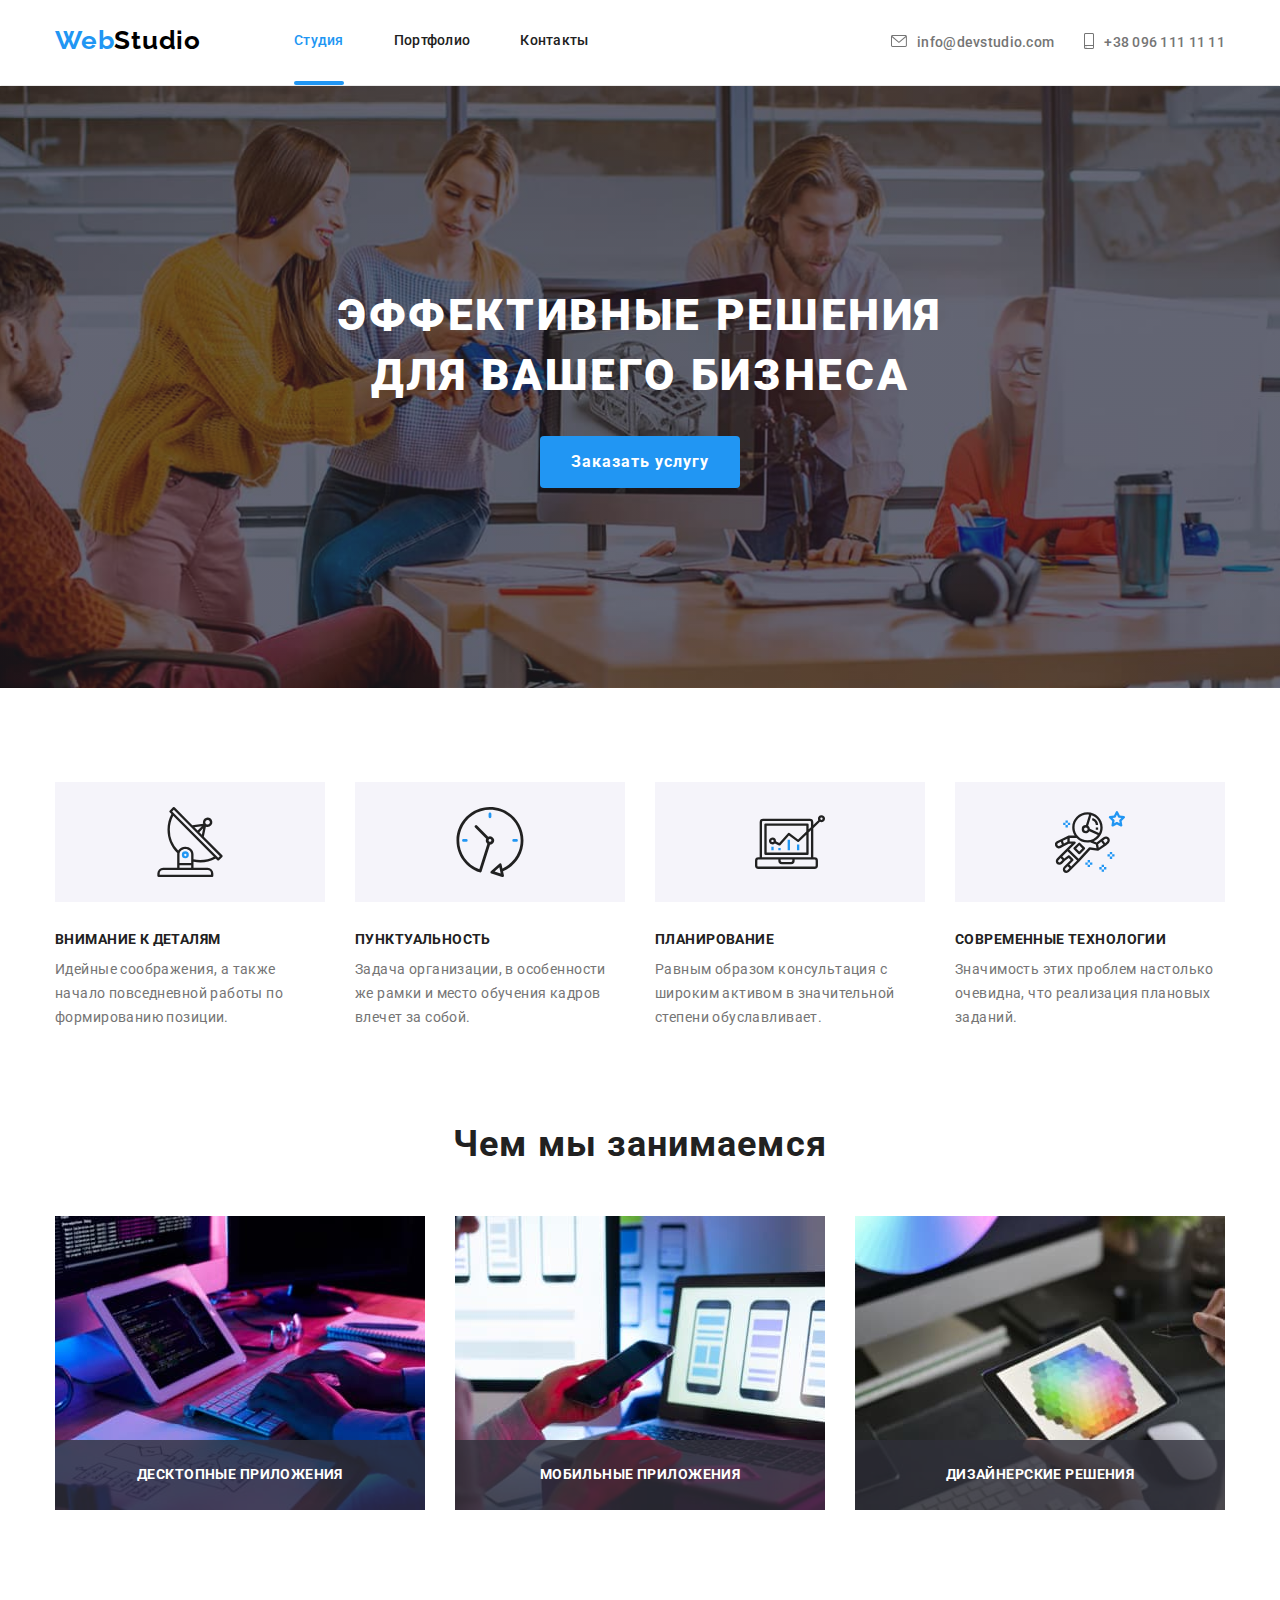
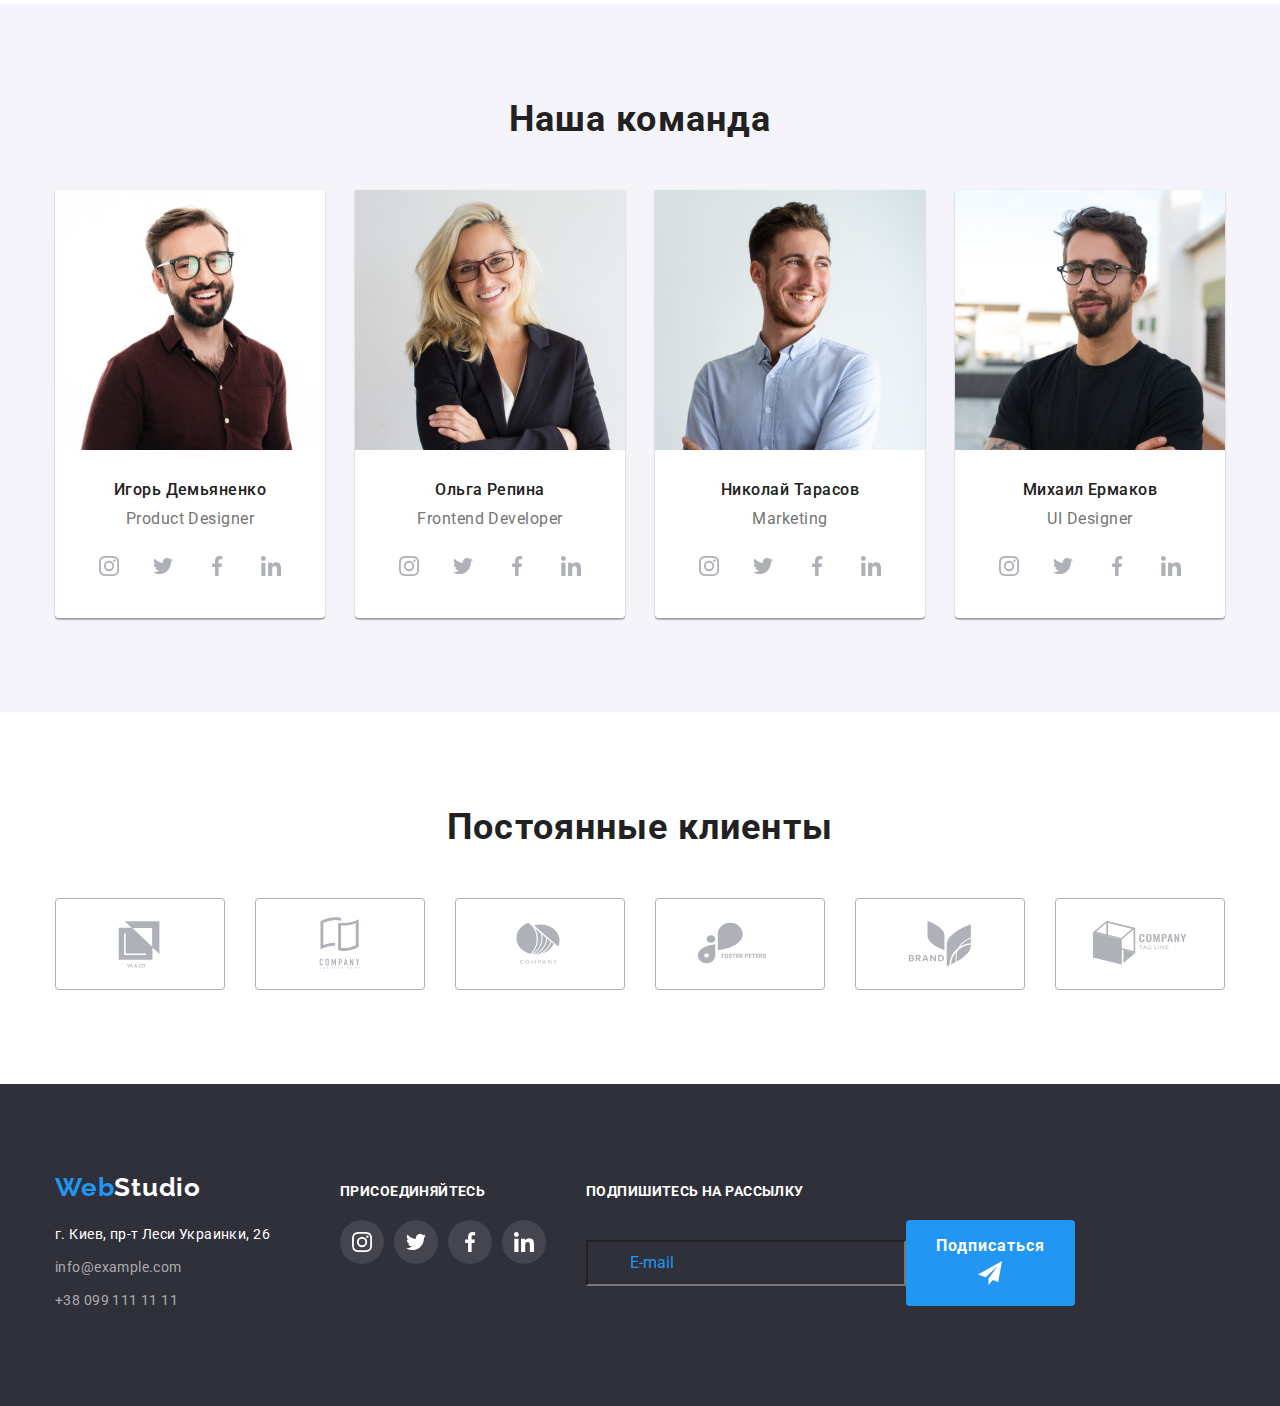
==== index.html @ 996b71c8 "Removes footer and modal window" ====
<!DOCTYPE html>
<html lang="ru">
<head>
    <meta charset="UTF-8">
    <meta http-equiv="X-UA-Compatible" content="IE=edge">
    <meta name="viewport" content="width=device-width, initial-scale=1.0">
    <link rel="preconnect" href="https://fonts.googleapis.com">
    <link rel="preconnect" href="https://fonts.gstatic.com" crossorigin>
    <link href="https://fonts.googleapis.com/css2?family=Raleway:wght@700&family=Roboto:wght@400;500;700;900&display=swap" rel="stylesheet">
    <title>Web Studio</title>
    <link rel="stylesheet" href="https://cdnjs.cloudflare.com/ajax/libs/modern-normalize/1.1.0/modern-normalize.min.css">
    <link rel="stylesheet" href="./css/reset.css">
    <link rel="stylesheet" href="./css/styles.css">
</head>
<body>
    <header class="page-header">
        <div class="container main-nav">
        <a href="" lang="en" class="logo-header link">Web<span class="logo-up link">Studio</span>
        </a>
        <nav>
            <ul class="site-nav list">
                <li class="item">                    
                    <a href="./index.html" class="link current">Студия</a>
                </li>
                <li class="item"><a href="./portfolio.html" class="link">Портфолио</a></li>
                <li class="item"><a href="" class="link">Контакты</a></li>
            </ul>            
        </nav>
        <ul class="contact list">
            <li class="item">                
                <a href="mailto:info@devstudio.com" class="contact-link link">
                    <div class="icon" >
                        <svg width="16" height="12">
                            <use href="./images/symbol-contacts-defs.svg#envelope"></use>
                        </svg>
                    </div>                    
                    info@devstudio.com                    
                </a>
            </li>
            <li class="item"> 
                <a href="tel:+380961111111" class="contact-link link">
                    <div class="icon">
                        <svg width="10" height="16">
                            <use href="./images/symbol-contacts-defs.svg#smartphone"></use>
                        </svg>
                    </div>                    
                    +38 096 111 11 11                    
                </a>
            </li>
        </ul>
        </div>
    </header>
    <main>        
        <section class="hero overlay">
            <div class="container">
            <h1 class="hero-title">Эффективные решения для вашего бизнеса</h1>
            <button type="button" class="hero-btn" data-modal-open>Заказать услугу</button>
            </div>
        </section>        
        <section class="section feature">
            <div class="container">
            <h2 class="feature-pre-title visually-hidden">Особенности</h2>
            <ul class="features-list">
                <li class="feature-list list">
                    <div class="thumb">
                        <svg width="70" height="70">
                            <use href="./images/symbol-features-defs.svg#antenna"></use>
                        </svg>
                    </div>
                    <h3 class="feature-title">Внимание к деталям</h3>
                    <p class="feature-text">Идейные соображения, а также начало повседневной работы по формированию позиции.</p>
                </li>
                <li class="list">
                    <div class="thumb">
                        <svg class="thumb-icon" width="70" height="70">
                            <use href="./images/symbol-features-defs.svg#clock"></use>
                        </svg>
                    </div>
                    <h3 class="feature-title">Пунктуальность</h3>
                    <p class="feature-text">Задача организации, в особенности же рамки и место обучения кадров влечет за собой.</p>
                </li>
                <li class="list">
                    <div class="thumb">
                        <svg class="thumb-icon" width="70" height="70">
                            <use href="./images/symbol-features-defs.svg#diagram"></use>
                        </svg>
                    </div>
                    <h3 class="feature-title">Планирование</h3>
                    <p class="feature-text">Равным образом консультация с широким активом в значительной степени обуславливает.</p>
                </li>
                <li class="list">
                    <div class="thumb">
                        <svg class="thumb-icon" width="70" height="70">
                            <use href="./images/symbol-features-defs.svg#astronaut"></use>
                        </svg>
                    </div>
                    <h3 class="feature-title">Современные технологии</h3>
                    <p class="feature-text">Значимость этих проблем настолько очевидна, что реализация плановых заданий.</p>
                </li>
            </ul>
            </div>
        </section>
        <section class="section work">
            <div class="container">
            <h2 class="work-title">Чем мы занимаемся</h2>
            <ul class="work-list">
                <li class="work-item list">
                    <img class="work-img" src="./images/box1.jpg" alt="Разработка програмного обеспечения" width="370">
                    <p class="work-subtitle">Десктопные приложения</p>
                </li>
                <li class="work-item list">
                    <img class="work-img" src="./images/box2.jpg" alt="Тестирование мобильного приложения" width="370">
                    <p class="work-subtitle">Мобильные приложения</p>
                </li>
                <li class="work-item list">
                    <img class="work-img" src="./images/box3.jpg" alt="Работа с палитрой цветов" width="370">
                    <p class="work-subtitle">Дизайнерские решения</p>
                </li>
            </ul>
            </div>
        </section>
        <section class="section teams">
            <div class="container">
            <h2 class="teams-title">Наша команда</h2>
            <ul class="teams-list">
                <li class="teams-object list">
                    <img class="teams-img" src="./images/img.jpg" alt="Игорь Демьяненко" width="270">
                    <div class="teams-subject">
                    <h3 class="teams-name">Игорь Демьяненко</h3>
                    <p class="teams-expert" lang="en">Product Designer</p>
                    <ul class="teams-soc-list list">
                        <li class="teams-soc-item">
                            <a class="teams-soc-link" href="">
                                <svg width="20" height="20" class="teams-soc-icon">
                                    <use href="./images/symbol-soc-link-defs.svg#instagram">
                                    </use>
                                </svg>
                            </a>
                        </li>
                        <li class="teams-soc-item">
                            <a class="teams-soc-link" href="">
                                <svg width="20" height="20" class="teams-soc-icon">
                                    <use href="./images/symbol-soc-link-defs.svg#twitter">
                                    </use>
                                </svg>
                            </a>
                        </li>
                        <li class="teams-soc-item">
                            <a class="teams-soc-link" href="">
                                <svg width="20" height="20" class="teams-soc-icon">
                                    <use href="./images/symbol-soc-link-defs.svg#facebook">
                                    </use>
                                </svg>
                            </a>
                        </li>
                        <li class="teams-soc-item">
                            <a class="teams-soc-link" href="">
                                <svg width="20" height="20" class="teams-soc-icon">
                                    <use href="./images/symbol-soc-link-defs.svg#linkedin">
                                    </use>
                                </svg>
                            </a>
                        </li>
                    </ul>
                    </div>
                </li>
                <li class="teams-object list">
                    <img class="teams-img" src="./images/img(1).jpg" alt="Ольга Репина" width="270">
                    <div class="teams-subject">
                    <h3 class="teams-name">Ольга Репина</h3>
                    <p class="teams-expert" lang="en">Frontend Developer</p>
                    <ul class="teams-soc-list list">
                        <li class="teams-soc-item">
                            <a class="teams-soc-link" href="">
                                <svg width="20" height="20" class="teams-soc-icon">
                                    <use href="./images/symbol-soc-link-defs.svg#instagram">
                                    </use>
                                </svg>
                            </a>
                        </li>
                        <li class="teams-soc-item">
                            <a class="teams-soc-link" href="">
                                <svg width="20" height="20" class="teams-soc-icon">
                                    <use href="./images/symbol-soc-link-defs.svg#twitter">
                                    </use>
                                </svg>
                            </a>
                        </li>
                        <li class="teams-soc-item">
                            <a class="teams-soc-link" href="">
                                <svg width="20" height="20" class="teams-soc-icon">
                                    <use href="./images/symbol-soc-link-defs.svg#facebook">
                                    </use>
                                </svg>
                            </a>
                        </li>
                        <li class="teams-soc-item">
                            <a class="teams-soc-link" href="">
                                <svg width="20" height="20" class="teams-soc-icon">
                                    <use href="./images/symbol-soc-link-defs.svg#linkedin">
                                    </use>
                                </svg>
                            </a>
                        </li>
                    </ul>
                    </div>
                </li>
                <li class="teams-object list">
                    <img class="teams-img" src="./images/img(2).jpg" alt="Николай Тарасов" width="270">
                    <div class="teams-subject">
                    <h3 class="teams-name">Николай Тарасов</h3>
                    <p class="teams-expert" lang="en">Marketing</p>
                    <ul class="teams-soc-list list">
                        <li class="teams-soc-item">
                            <a class="teams-soc-link" href="">
                                <svg width="20" height="20" class="teams-soc-icon">
                                    <use href="./images/symbol-soc-link-defs.svg#instagram">
                                    </use>
                                </svg>
                            </a>
                        </li>
                        <li class="teams-soc-item">
                            <a class="teams-soc-link" href="">
                                <svg width="20" height="20" class="teams-soc-icon">
                                    <use href="./images/symbol-soc-link-defs.svg#twitter">
                                    </use>
                                </svg>
                            </a>
                        </li>
                        <li class="teams-soc-item">
                            <a class="teams-soc-link" href="">
                                <svg width="20" height="20" class="teams-soc-icon">
                                    <use href="./images/symbol-soc-link-defs.svg#facebook">
                                    </use>
                                </svg>
                            </a>
                        </li>
                        <li class="teams-soc-item">
                            <a class="teams-soc-link" href="">
                                <svg width="20" height="20" class="teams-soc-icon">
                                    <use href="./images/symbol-soc-link-defs.svg#linkedin">
                                    </use>
                                </svg>
                            </a>
                        </li>
                    </ul>
                    </div>
                </li>
                <li class="teams-object list">
                    <img class="teams-img" src="./images/img(3).jpg" alt="Михаил Ермаков" width="270">
                    <div class="teams-subject">
                    <h3 class="teams-name">Михаил Ермаков</h3>
                    <p class="teams-expert" lang="en">UI Designer</p>
                    <ul class="teams-soc-list list">
                        <li class="teams-soc-item">
                            <a class="teams-soc-link" href="">
                                <svg width="20" height="20" class="teams-soc-icon">
                                    <use href="./images/symbol-soc-link-defs.svg#instagram">
                                    </use>
                                </svg>
                            </a>
                        </li>
                        <li class="teams-soc-item">
                            <a class="teams-soc-link" href="">
                                <svg width="20" height="20" class="teams-soc-icon">
                                    <use href="./images/symbol-soc-link-defs.svg#twitter">
                                    </use>
                                </svg>
                            </a>
                        </li>
                        <li class="teams-soc-item">
                            <a class="teams-soc-link" href="">
                                <svg width="20" height="20" class="teams-soc-icon">
                                    <use href="./images/symbol-soc-link-defs.svg#facebook">
                                    </use>
                                </svg>
                            </a>
                        </li>
                        <li class="teams-soc-item">
                            <a class="teams-soc-link" href="">
                                <svg width="20" height="20" class="teams-soc-icon">
                                    <use href="./images/symbol-soc-link-defs.svg#linkedin">
                                    </use>
                                </svg>
                            </a>
                        </li>
                    </ul>
                    </div>
                </li>
            </ul>
            </div>
        </section>
        <section class="section clients">
            <div class="container">
                <h2 class="clients-title">Постоянные клиенты</h2>
                <ul class="clients-list list">
                    <li class="clients-item">
                        <a class="clients-link" href="">
                            <svg width="106" height="60" class="clients-icon">
                                <use href="./images/symbol-logo-defs.svg#Logo1">
                                </use>
                            </svg>
                        </a>
                    </li>
                    <li class="clients-item">
                        <a class="clients-link" href="">
                            <svg width="106" height="60" class="clients-icon">
                                <use href="./images/symbol-logo-defs.svg#Logo2">
                                </use>
                            </svg>
                        </a>
                    </li>
                    <li class="clients-item">
                        <a class="clients-link" href="">
                            <svg width="106" height="60" class="clients-icon">
                                <use href="./images/symbol-logo-defs.svg#Logo3">
                                </use>
                            </svg>
                        </a>
                    </li>
                    <li class="clients-item">
                        <a class="clients-link" href="">
                            <svg width="106" height="60" class="clients-icon">
                                <use href="./images/symbol-logo-defs.svg#Logo4">
                                </use>
                            </svg>
                        </a>
                    </li>
                    <li class="clients-item">
                        <a class="clients-link" href="">
                            <svg width="106" height="60" class="clients-icon">
                                <use href="./images/symbol-logo-defs.svg#Logo5">
                                </use>
                            </svg>
                        </a>
                    </li>
                    <li class="clients-item">
                        <a class="clients-link" href="">
                            <svg width="106" height="60" class="clients-icon">
                                <use href="./images/symbol-logo-defs.svg#Logo6">
                                </use>
                            </svg>
                        </a>
                    </li>
                </ul>
            </div>
        </section>
    </main>
    <footer class="footer">
        <div class="container footer-info">
            <div class="footer-site">
            <a href="" lang="en" class="logo-footer link">Web<span class="logo-down link">Studio</span>
            </a>
            <address class="address">
                <a href="" class="footer-address link">г. Киев, пр-т Леси Украинки, 26</a>
                <ul class="footer-list list">
                    <li class="address-link"><a href="mailto:info@example.com" class="footer-link link">info@example.com</a></li>
                    <li class="address-link"><a href="tel:+380991111111" class="footer-link link">+38 099 111 11 11</a></li>
                </ul>
            </address>
            </div>
            <div class="footer-soc-info">
                <strong class="footer-title">присоединяйтесь</strong>
                <ul class="footer-soc-list list">
                    <li class="footer-soc-item">
                        <a class="footer-soc-link" href="">
                            <svg width="20" height="20" class="footer-soc-icon">
                                <use href="./images/symbol-soc-link-defs.svg#instagram">
                                </use>
                            </svg>
                        </a>
                    </li>
                    <li class="footer-soc-item">
                        <a class="footer-soc-link" href="">
                            <svg width="20" height="20" class="footer-soc-icon">
                                <use href="./images/symbol-soc-link-defs.svg#twitter">
                                </use>
                            </svg>
                        </a>
                    </li>
                    <li class="footer-soc-item">
                        <a class="footer-soc-link" href="">
                            <svg width="20" height="20" class="footer-soc-icon">
                                <use href="./images/symbol-soc-link-defs.svg#facebook">
                                </use>
                            </svg>
                        </a>
                    </li>
                    <li class="footer-soc-item">
                        <a class="footer-soc-link" href="">
                            <svg width="20" height="20" class="footer-soc-icon">
                                <use href="./images/symbol-soc-link-defs.svg#linkedin">
                                </use>
                            </svg>
                        </a>
                    </li>
                </ul>
            </div>
            <div class="form">
                <form class="footer-form">
                    <p class="footer-title">Подпишитесь на рассылку</p>
                    <div class="footer-strong">
                        <!-- <label for="email" class="form-label"></label> -->
                        <input class="form-input" type="email" name="email" id="email" placeholder="E-mail" />
                        <div class="form-btn">
                            <button type="submit" class="footer-btn">Подписаться
                            <svg class="footer-icon" width="24" height="24">
                                <use href="./images/symbol-contacts-defs.svg#send"></use>
                            </svg>
                        </button>
                    </div>
                    
                    </div>
                </form>
            </div>
        </div>
    </footer>
    <div class="backdrop is-hidden" data-modal>
        <div class="modal">
            <button class="modal-close" type="button">
                <svg class="close-icon" data-modal-close width="18" height="18">
                    <use href="./images/symbol-mod-defs.svg#close-black"></use>
                </svg>
            </button>
            <form class="form">
                <p class="form-title">Оставьте свои данные, мы вам перезвоним</p>
                <div class="form-group">
                    <label for="name" class="form-label">Имя</label>
                    <input class="form-input" type="text" name="name" id="name" placeholder=" " />
                    <svg class="form-icon" width="18" height="18">
                        <use href="./images/symbol-mod-defs.svg#person-black"></use>
                    </svg>
                </div>

                <div class="form-group">
                    <label for="tel" class="form-label">Телефон</label>
                    <input class="form-input" type="tel" name="tel" id="tel" />
                    <svg class="form-icon" width="18" height="18">
                        <use href="./images/symbol-mod-defs.svg#phone-black"></use>
                    </svg>
                </div>
                
                <div class="form-group">
                    <label for="email" class="form-label">Почта</label>
                    <input class="form-input" type="email" name="email" id="email" />
                    <svg class="form-icon" width="18" height="18">
                        <use href="./images/symbol-mod-defs.svg#email-black"></use>
                    </svg>
                </div>

                <div class="form-group" role="group">
                    <label for="comment">Комментарий</label>
                    <textarea class="comment" name="comment" id="comment" rows="10" placeholder="Введите текст"></textarea>
                </div>

                <div class="form-checkbox">
                    <label class="checkbox-label" for="polisy">
                        <input class="checkbox" type="checkbox" name="polisy" id="polisy" />
                        <svg class="checkbox-icon" widht="16" height="15"><use href="./images/symbol-mod-defs.svg#icon-check2"></use></svg>
                        Соглашаюсь с рассылкой и принимаю
                        <a class="checkbox-link" href="">Условия договора</a>
                    </label>
                </div>
                <div class="form-btn">
                    <button type="submit" class="modal-btn">Отправить</button>
                </div>
                
                
            </form>
        </div>
    </div>
    <script src="./js/modal.js"></script>
</body>
</html>
---- css/styles.css ----
/*основний колір тексту #212121 */
/*вторинний колір тексту #757575 */
/*акцентт #2196F3 */
/*основний колір фону #ffffff */
/*колір фону героя та футера #2f303a */
/*шрифт лого Raleway*/
/*основний шрифт тексту Roboto*/

:root {
    --primary-text-color: #212121;
    --title-text-color: #757575;
    --more-text-color: #ffffff;
    --accent-color: #2196F3;
    --subgect-color: #AFB1B8;
    --main-font: Roboto, sans-serif;
    --primary-bgc:#ffffff;
    --gallery-section-gap: 30px;
    --card-shadow: 0px 1px 3px rgba(0, 0, 0, 0.12),
        0px 1px 1px rgba(0, 0, 0, 0.14),
        0px 2px 1px rgba(0, 0, 0, 0.2);
    --transition: 250ms cubic-bezier(0.4, 0, 0.2, 1);
}

body {
    font-family: var(--main-font);
    background-color: var(--primary-bgc);    
}

img {
    display: block;
    max-width: 100%;
    height: auto;
}

textarea {
    resize: none;
}

/*-------Дублюючі класи---------*/

.list {
    list-style: none;
}

.link {
    transition: color var(--transition);

    text-decoration: none;
}

.visually-hidden {
    position: absolute;
    white-space: nowrap;
    width: 1px;
    height: 1px;
    overflow: hidden;
    border: 0;
    padding: 0;
    clip: rect(0 0 0 0);
    clip-path: inset(50%);
    margin: -1px;
}

.container {
    width: 1200px;    
    padding-left: 15px;
    padding-right: 15px;
    margin-left: auto;
    margin-right: auto;
}


/*--------------Об'єднані класи-----*/

.main-nav .link:hover,
.site-nav .link:hover,
.site-nav .link:focus,
.footer .link:hover,
.footer .link:focus,
.contact .link:hover,
.contact .link:focus,
.gallery .link:hover,
.gallery .link:focus {
    color: var(--accent-color);
}

.section {
    padding-top: 94px;
    padding-bottom: 94px;
}

.work-title,
.teams-title,
.clients-title {
    font-weight: 700;
    font-size: 36px;
    line-height: 1.17;
    text-align: center;
    letter-spacing: 0.03em;
    color: var(--primary-text-color);
}

.feature-title,
.footer-title {
    font-weight: 700;
    font-size: 14px;
    line-height: 1.14;
    letter-spacing: 0.03em;

    text-transform: uppercase;
}

.teams-name,
.teams-expert {
    font-size: 16px;
    line-height: 1.19;
    text-align: center;
    letter-spacing: 0.03em;
}

.features-list .list:not(:last-child),
.work-list .list:not(:last-child),
.teams-list .list:not(:last-child),
.contact .item:not(:last-child) {
    margin-right: 30px;
}

.modal-btn,
.footer-btn {
    border-radius: 4px;
    border: 1px solid transparent;

    font-weight: 700;
    font-size: 16px;
    line-height: 1.88;
    align-items: center;
    letter-spacing: 0.06em;
    color: var(--more-text-color);
    background: var(--accent-color);

    cursor: pointer;

    transition: background-color var(--transition), color var(--transition), box-shadow var(--transition);
}

.modal-btn:hover,
.modal-btn:focus,
.footer-btn:hover,
.footer-btn:focus {
    background: #188CE8;
    color: var(--more-text-color);
    box-shadow: 0px 4px 4px rgba(0, 0, 0, 0.15);
}

/*--------------Навігація по сайту--------------*/

.main-nav,
.site-nav {
    display: flex;
}

.logo-header {
    display: block;
    min-width: 145px;
    /* height: 100%; */
    padding-top: 24px;
    padding-bottom: 25px;
    margin-right: 93px;

    color: var(--accent-color);
    font-family: Raleway, sans-serif;        
    font-weight: 700;
    font-size: 26px;
    line-height: 1.19;
    letter-spacing: 0.03em;
}

.logo-up {
    margin-bottom: 0;
    color: #000000;
}


.site-nav .link {
    display: block;
    height: 100%;
    padding-top: 32px;
    padding-bottom: 32px;

    color: var(--primary-text-color);
    font-size: 14px;
    font-weight: 500;
    line-height: 1.14;
    letter-spacing: 0.02em;    
}

.site-nav .item:not(:last-child) {
    margin-right: 50px;
}

.site-nav .link.current {
    color: var(--accent-color);
}

.site-nav .item {
    position: relative;
}

.current::after {
    content: '';
    position: absolute;
    bottom: -4px;

    display: block;
    width: 100%;    
    height: 4px;

    background-color: var(--accent-color);

    border-radius: 2px;
}

.page-header {
    border: 1px solid transparent;
    border-bottom-color: #ECECEC;   
}

/*------------------Контакти-----------------------*/

.contact {
    display: flex;
    margin-left: auto;
}

.contact .link {
    display: flex;
    align-items: center;
    height: 100%;
    padding-top: 32px;
    padding-bottom: 32px;
    
    
    color: var(--title-text-color);
    font-size: 14px;
    font-weight: 500;
    line-height: 1.14;
    letter-spacing: 0.02em;
}

.item {
    display: flex;
    align-items: center;
    justify-content: center;
    
    fill: currentColor;
}

.item:hover {
    fill: var(--accent-color);
}
.icon {
    padding-right: 10px;
}


/*-------------------Герой-------------------------*/

.hero {
    padding-top: 200px;
    padding-bottom: 200px;
    background: #2F303A;

    text-align: center;
}

.overlay {
    max-width: 1600px;
    margin-left: auto;
    margin-right: auto;
    background-image: linear-gradient(
        to right,
        rgba(47, 48, 58, 0.4),
        rgba(47, 48, 58, 0.4)
        ),
        url("../images/hero.jpg");
    background-position: center;
    background-size: cover;
}

.hero-title {
    margin: auto;
    max-width: 696px;
    margin-bottom: 30px;
    
    
    color: var(--more-text-color);
    font-weight: 900;
    font-size: 44px;
    line-height: 1.36;
    letter-spacing: 0.06em;

    text-align: center;
    text-transform: uppercase;
}

.hero-btn {
    padding: 10px 30px;
    border-radius: 4px;
    border: 1px solid transparent;

    font-weight: 700;
    font-size: 16px;
    line-height: 1.88;
    align-items: center;
    letter-spacing: 0.06em;
    color: var(--more-text-color);
    background: var(--accent-color);

    cursor: pointer;

    transition: background-color var(--transition), color var(--transition), box-shadow var(--transition);
}

.hero-btn:hover,
.hero-btn:focus {
    background: #188CE8;
    color: var(--more-text-color);
    box-shadow: 0px 4px 4px rgba(0, 0, 0, 0.15);
}



/*----------------Секція Особливості---------------*/

.features-list {
    display: flex;    
}

.features-list .list {
    width: 270px;
}

.thumb {
    display: flex;
    justify-content: center;
    align-items: center;
    height: 120px;
    margin-bottom: 30px;   

    background-color: #F5F4FA;
}

.feature-title {
    margin-bottom: 10px;

    color: var(--primary-text-color);
}

.feature-text {
    color: var(--title-text-color);
    font-size: 14px;
    line-height: 1.71;

    letter-spacing: 0.03em;
}

/*--------------Секція Чим ми займаємось----------*/

.work-title {
    margin-bottom: 50px;
}

.work-list {
    display: flex;
    align-items: center;    
}

.section.work {
    padding-top: 0;
}

.work-item {
    position: relative;
}

.work-subtitle {
    position: absolute;
    bottom: 0;

    display: flex;
    align-items: center;
    justify-content: center;
    
    width: 100%;
    height: 70px;
    
    font-weight: 700;
    font-size: 14px;
    line-height: 1.71;
    text-align: center;
    letter-spacing: 0.03em;
    text-transform: uppercase;
    
    background: rgba(47, 48, 58, 0.8);
    color: #FFFFFF;
}

/*--------------Секція Наша команда---------------*/

.section.teams {
    background: #f5f4fa;
}

.teams-title {
    margin-bottom: 50px;
}

.teams-object {
    background-color: var(--primary-bgc);

    box-shadow: var(--card-shadow);
    border-radius: 0px 0px 4px 4px;
    overflow: hidden;
}

.teams-subject {
    padding-top: 30px;
    padding-bottom: 30px;
}

.teams-name {
    margin-bottom: 10px;

    color: var(--primary-text-color);
    font-weight: 500;    
}

.teams-expert {
    margin-bottom: 16px;

    color: var(--title-text-color);
}

.teams-list {
    display: flex;
}

.teams-soc-list {
    display: flex;
    justify-content: center;
}

.teams-soc-item {
    width: 44px;
    height: 44px;
    
}
.teams-soc-item:not(:last-child) {
    margin-right: 10px;
}

.teams-soc-link {
    display: flex;
    align-items: center;
    justify-content: center;
    width: 100%;
    height: 100%;

    color: var(--subgect-color);

    transition: background-color var(--transition), color var(--transition);
    border-radius: 50%;
}

.teams-soc-icon {
    fill: currentColor;
}

.teams-soc-link:hover,
.teams-soc-link:focus {
    background-color: var(--accent-color);
    color: var(--more-text-color);
    
}

/*-------------------Постійні клієнти------------------*/

.clients-list {
    display: flex;
    justify-content: center;
    margin-top: 50px;    
}

.clients-item {
    display: block;
    width: 170px;
    height: 92px;

    border: 1px solid var(--subgect-color);
    border-radius: 4px;
}

.clients-item:not(:last-child) {
    margin-right: 30px;
}

.clients-link {
    display: flex;
    align-items: center;
    justify-content: center;
    width: 100%;
    height: 100%;

    color: var(--subgect-color);

    transition: border var(--transition), color var(--transition);
}

.clients-icon {
    fill: currentColor;
}

.clients-link:hover,
.clients-link:focus {
    border: 1px solid var(--accent-color);
    color: var(--accent-color);
}

/*--------Футер---------*/

.footer {
    padding: 60px 0;
    
    background-color: #2f303a;
}

.logo-footer {
    min-width: 145px;
    display: block;

    color: var(--accent-color);
    font-family: Raleway, sans-serif;
    font-weight: 700;
    font-size: 26px;
    line-height: 1.19;
    letter-spacing: 0.03em;
}

.logo-down {
    color: var(--more-text-color);
}

.footer-address {
    color: var(--more-text-color);
}
.footer-link {
    color: rgba(255, 255, 255, 0.6);
}

.footer-address,
.footer-link {
    font-size: 14px;
    font-style: normal;
    line-height: 1.71;
    letter-spacing: 0.03em;
}

.address {
    margin-top: 20px;
}

.address-link {
    margin-top: 9px;
}

.footer-title {
    display: block;
    margin-bottom: 20px;

    color: var(--more-text-color);    
}

.footer-info {
    display: flex;
    align-items: baseline;
}

.footer-soc-info {
    margin-left: 70px;
}

.footer-soc-item {
    width: 44px;
    height: 44px;
    align-items: center;
    justify-content: center;

    background: rgba(255, 255, 255, 0.1);

    border-radius: 50%;
}

.footer-soc-item:not(:last-child) {
    margin-right: 10px;
}

.footer-soc-list {
    display: flex;
    align-items: center;
    justify-content: center;
}

.footer-soc-link {
    display: flex;
    align-items: center;
    justify-content: center;
    width: 100%;
    height: 100%;

    color: var(--more-text-color);

    border-radius: 50%;
    transition: background-color var(--transition);
}

.footer-soc-icon {
    fill: currentColor;
}

.footer-soc-link:hover,
.footer-soc-link:focus {
    background-color: var(--accent-color);
}

/*--------------------Портфоліо---------------------*/

.gallery-btn {
    color: var(--primary-text-color);
    background: #f5f4fa;
    font-weight: 500;
    font-size: 16px;
    line-height: 1.62;

    text-align: center;
    letter-spacing: 0.03em;
    border-radius: 4px;
    border: 1px solid transparent;
    cursor: pointer;
    transition: background-color var(--transition), color var(--transition), box-shadow var(--transition);
}

.btn:hover,
.btn:focus {
    background: #188CE8;
    color: var(--more-text-color);
    box-shadow: 0px 3px 1px rgba(0, 0, 0, 0.1), 0px 1px 2px rgba(0, 0, 0, 0.08), 0px 2px 2px rgba(0, 0, 0, 0.12);
}

.flex-elements .button:not(:last-child) {
    margin-right: 9px;
}

.flex-elements {
    display: flex;
    flex-wrap: wrap;
    justify-content: center;
}

.flex-elements.button {
    margin-bottom: 50px;
}

.flex-elements > .item {
    flex-basis: calc(100% / 3 - var(--gallery-section-gap));
    margin-left: var(--gallery-section-gap);
    margin-top: var(--gallery-section-gap);

    background: var(--primary-bgc);
}

.flex-elements.gallery {
    margin-left: calc(-1 * var(--gallery-section-gap));
    margin-top: calc(-1 * var(--gallery-section-gap));
}

.flex-elements .btn {
    display: block;
    padding: 6px 22px;
}

.gallery-subject {
    padding: 20px 24px;

    border: 1px solid #EEEEEE;
    border-top-color: transparent;    
}

.gallery-title {
    font-weight: 700;
    font-size: 18px;
    line-height: 2;
    letter-spacing: 0.06em;    
    color: var(--primary-text-color);
}

.gallery-text {
    font-weight: 400;
    font-size: 16px;
    line-height: 1.88;
    letter-spacing: 0.03em;    
    color: var(--title-text-color);
}

.gallery-section:hover,
.gallery-section:focus {
    box-shadow: 0px 1px 1px rgba(0, 0, 0, 0.12), 0px 4px 4px rgba(0, 0, 0, 0.06), 1px 4px 6px rgba(0, 0, 0, 0.16);
}

.gallery-section {
    transition: box-shadow var(--transition);
}

.gallery-thumb {
    position: relative;
    overflow: hidden;
}

.thumb-text {
    position: absolute;
    top: 0;
    padding: 63px 24px;
    height: 100%;

    color: var(--more-text-color);    
    background: rgba(33, 150, 243, 0.9);
    font-size: 18px;
    line-height: 1.56;
    letter-spacing: 0.03em;

    transform: translateY(101%);
    transition: transform var(--transition);
    overflow: auto;
}

.gallery-section:hover .thumb-text,
.gallery-section:focus .thumb-text {    
    transform: translateY(0);
}

/*----------------------Модальне вікно----------*/

.is-hidden {
    opacity: 0;
    pointer-events: none;
    visibility: hidden;
}

.backdrop {
    position: fixed;
    top: 0;
    left: 0;

    width: 100%;
    height: 100%;

    background: rgba(0, 0, 0, 0.2);
    transition: opacity var(--transition), visibility var(--transition);
}

.backdrop.is-hidden .modal {
    transform: translate(-50%, -50%) scale(0) rotate(-360deg);
}

.modal {
    position: absolute;
    top: 50%;
    left: 50%;
    transform: translate(-50%, -50%) scale(1) rotate(0);

    width: 528px;
    min-height: 581px;

    background-color: var(--primary-bgc);
    box-shadow: var(--card-shadow);
    border-radius: 4px;

    transition: opacity var(--transition), visibility var(--transition), transform var(--transition);
}

.modal-close {
    position: absolute;
    top: 10px;
    right: 10px;
    display: flex;
    align-items: center;
    justify-content: center;
    width: 30px;
    height: 30px;
    
    background: var(--primary-bgc);
    border: 1px solid rgba(0, 0, 0, 0.1);
    border-radius: 50%;

    cursor: pointer;
}

.modal-close:hover {
    border-color: var(--accent-color);
}

.modal-close:hover > .close-icon {
    fill: var(--accent-color);
}

.form {
    padding: 40px;
}

.form-title {
    margin-bottom: 12px;

    font-weight: 700;
    font-size: 20px;
    line-height: 1.15;
    text-align: center;
    letter-spacing: 0.03em;
    
    color: var(--primary-text-color);
}

.form-group {
    position: relative;

    display: flex;
    flex-direction: column;
    margin-bottom: 10px;
}

.form-group input,
.form-group textarea {
    border: 1px solid rgba(33, 33, 33, 0.2);
    border-radius: 4px;
}

.form-group label {
    margin-bottom: 4px;

    font-size: 12px;
    line-height: 1.17;
    letter-spacing: 0.01em;
    
    color: var(--title-text-color);
}

.form-icon {
    position: absolute;
    left: 12px;
    top: 50%;
    /* transform: translateY(-50%); */
}

.form-input {
    width: 100%;
    background-color: transparent;
    padding: 12px 42px; 
}

.form-input:focus,
.comment:focus  {
    outline: transparent;
    border-color: var(--accent-color);
}

.form-input::placeholder {
    color: var(--accent-color);
}

.form-group:focus-within > .form-icon {
    fill: var(--accent-color);
}

.modal-btn {
    padding: 10px 55px;
}

.form-checkbox {
    font-size: 14px;
    line-height: 1.71;
    letter-spacing: 0.03em;
    
    color: var(--title-text-color);
}

.comment {
    padding: 16px 12px;

    font-size: 14px;
    line-height: 1.71;
    letter-spacing: 0.01em;
    
    color: rgba(117, 117, 117, 0.5);
}

.checkbox {
    appearance: none;
    -webkit-appearance: none;
    -moz-appearance: none;

    position: absolute;
}

.checkbox-label {
    display: flex;
    align-items: center;
    justify-content: center;
    margin-bottom: 30px;
}

.checkbox-icon {
    /* display: inline-block; */
    margin-right: 7px;
    width: 16px;
    height: 15px;

    border: 2px solid var(--primary-text-color);
    border-radius: 2px;
}

.checkbox-link {
    margin-left: 7px;

    text-decoration-line: underline;
    color: var(--accent-color);
}

.checkbox:checked + .checkbox-icon {
    background-color: #188CE8;
    border-color: transparent;
    fill: var(--primary-bgc);
}

.footer-strong {
    display: flex;
    align-items: center;
    justify-content: center;
}

.footer-btn {
    padding: 10px 29px 10px 29px;
}
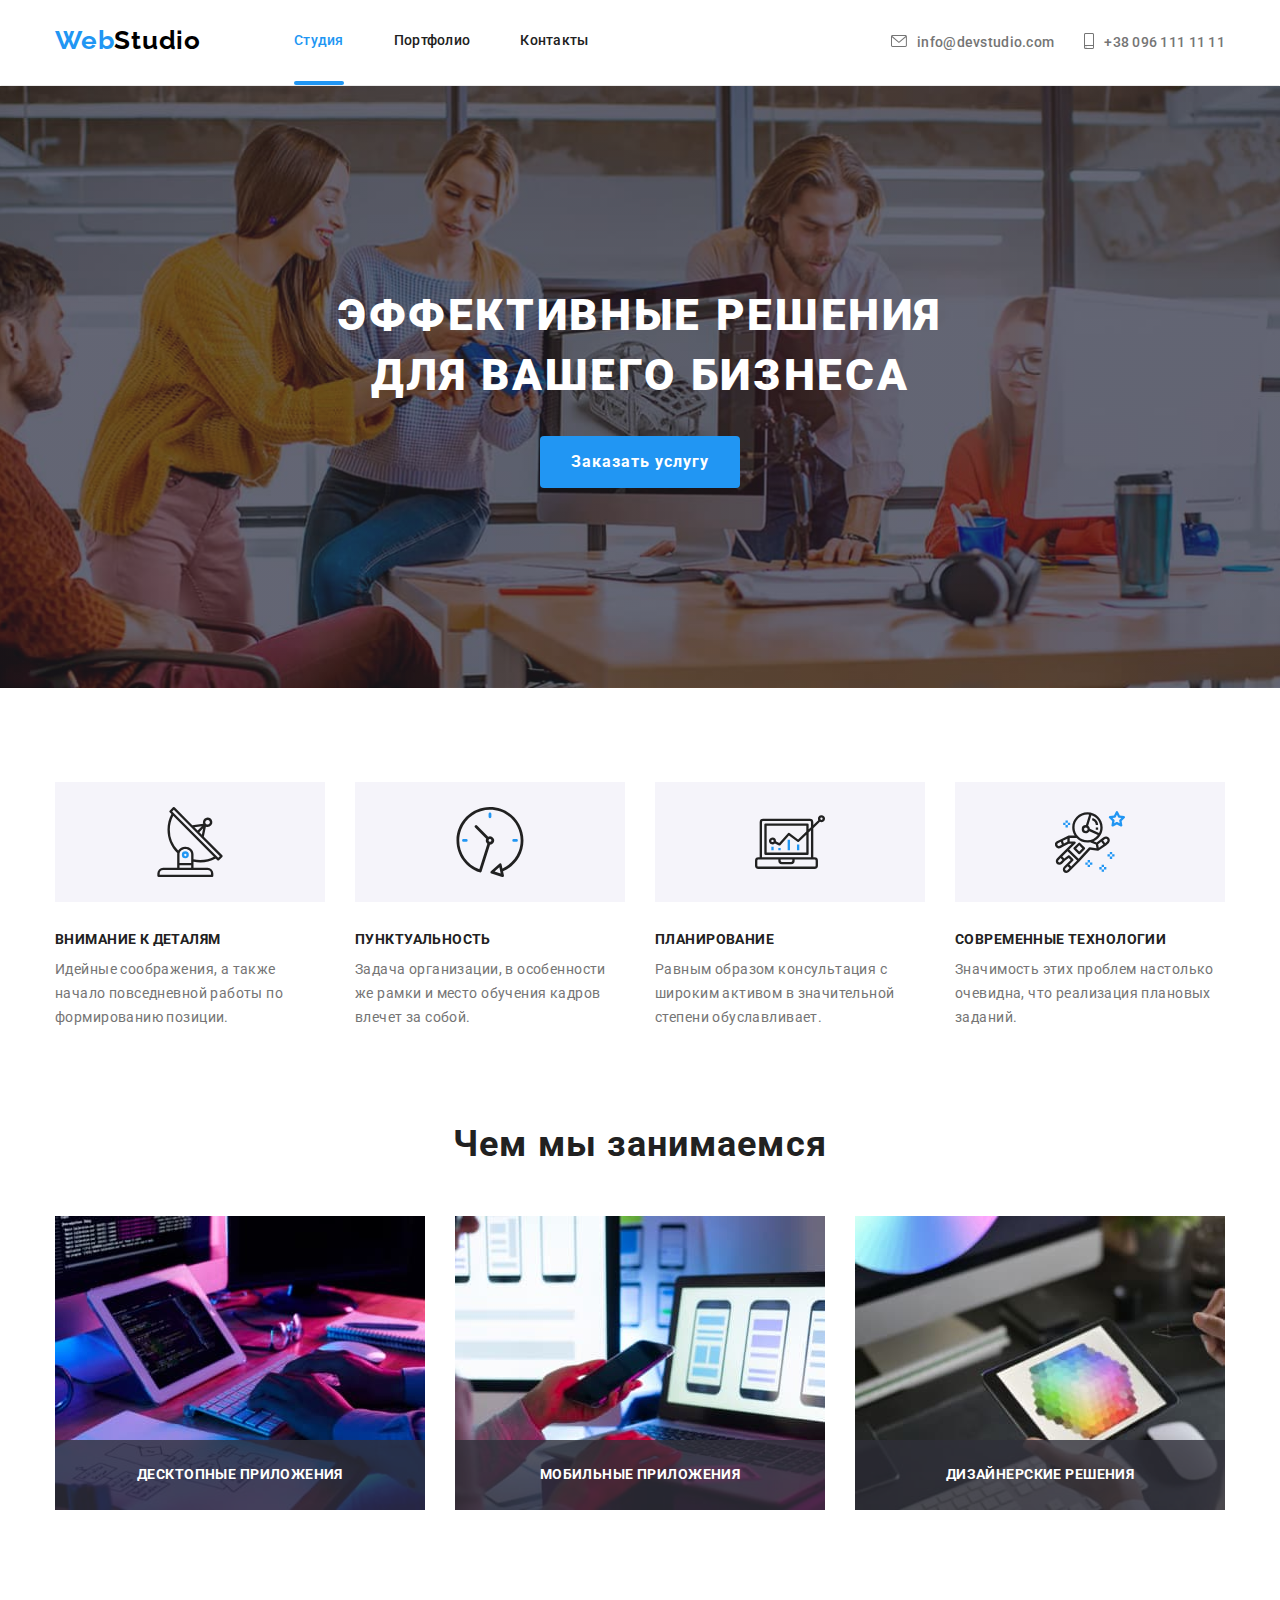
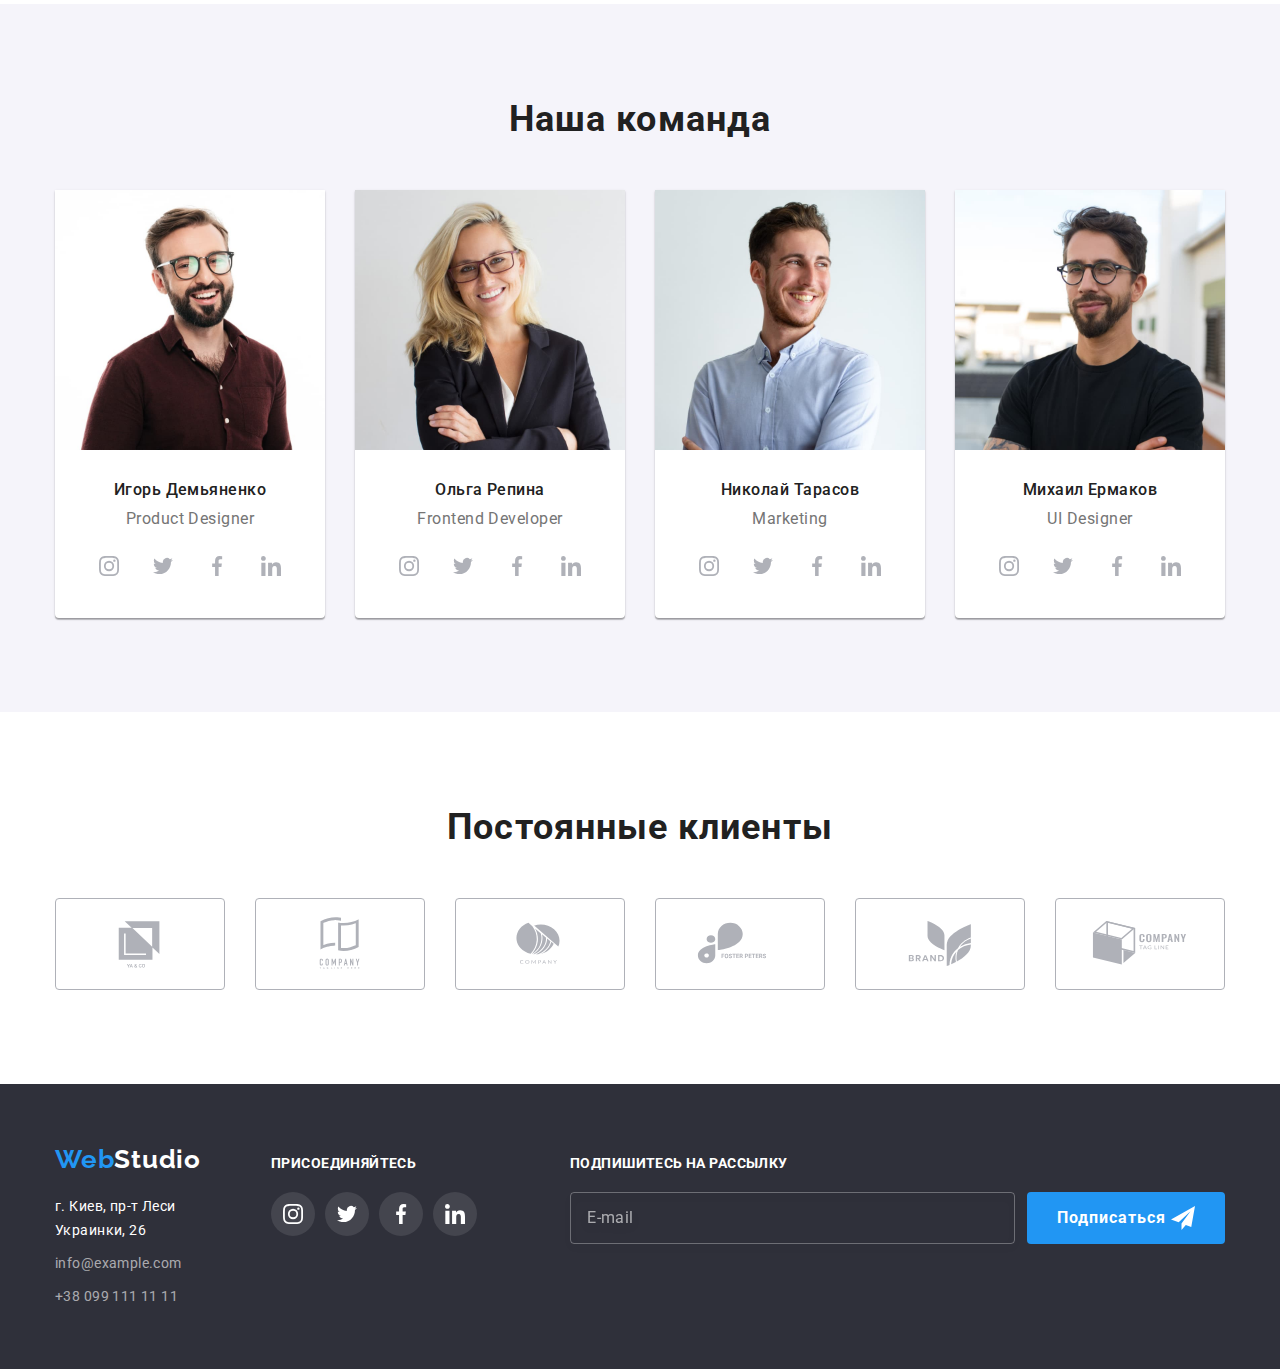
==== commit 70ced020: "removes footers form" ====
--- a/index.html
+++ b/index.html
@@ -396,23 +396,21 @@
                     </li>
                 </ul>
             </div>
-            <div class="form">
-                <form class="footer-form">
-                    <p class="footer-title">Подпишитесь на рассылку</p>
-                    <div class="footer-strong">
-                        <!-- <label for="email" class="form-label"></label> -->
-                        <input class="form-input" type="email" name="email" id="email" placeholder="E-mail" />
-                        <div class="form-btn">
-                            <button type="submit" class="footer-btn">Подписаться
+            <form class="footer-form">
+                <p class="footer-title">Подпишитесь на рассылку</p>
+                <div class="footer-strong">
+                    <!-- <label for="email" class="form-label"></label> -->
+                    <input class="footer-input" type="email" name="email" id="email" placeholder="E-mail" />
+                    <div class="footer-btn">
+                        <button type="submit" class="footer-submit">Подписаться&nbsp
                             <svg class="footer-icon" width="24" height="24">
                                 <use href="./images/symbol-contacts-defs.svg#send"></use>
                             </svg>
                         </button>
                     </div>
-                    
-                    </div>
-                </form>
-            </div>
+            
+                </div>
+            </form>
         </div>
     </footer>
     <div class="backdrop is-hidden" data-modal>
@@ -456,7 +454,7 @@
                 <div class="form-checkbox">
                     <label class="checkbox-label" for="polisy">
                         <input class="checkbox" type="checkbox" name="polisy" id="polisy" />
-                        <svg class="checkbox-icon" widht="16" height="15"><use href="./images/symbol-mod-defs.svg#icon-check2"></use></svg>
+                        <svg class="checkbox-icon" width="16" height="15"><use href="./images/symbol-mod-defs.svg#icon-check2"></use></svg>
                         Соглашаюсь с рассылкой и принимаю
                         <a class="checkbox-link" href="">Условия договора</a>
                     </label>
--- a/css/styles.css
+++ b/css/styles.css
@@ -126,7 +126,7 @@
 }
 
 .modal-btn,
-.footer-btn {
+.footer-submit {
     border-radius: 4px;
     border: 1px solid transparent;
 
@@ -587,6 +587,7 @@
 
 .footer-soc-info {
     margin-left: 70px;
+    margin-right: 93px;
 }
 
 .footer-soc-item {
@@ -630,6 +631,45 @@
 .footer-soc-link:hover,
 .footer-soc-link:focus {
     background-color: var(--accent-color);
+}
+
+.footer-form {
+    width: 100%;
+}
+
+.footer-strong {
+    display: flex;
+    justify-content: space-between;
+    flex-wrap: wrap;
+    gap: 12px;
+}
+
+.footer-submit {
+    display: flex;
+    align-items: center;
+    height: 100%;
+    padding: 10px 29px;
+}
+
+.footer-input {
+    /* width: 358px; */
+    padding: 15px 12px 15px 16px;
+    flex-grow: 1;
+
+    background-color: transparent;
+    border: 1px solid rgba(255, 255, 255, 0.3);
+    filter: drop-shadow(0px 4px 4px rgba(0, 0, 0, 0.15));
+    border-radius: 4px;
+}
+
+.footer-input::placeholder {
+    font-weight: 400;
+    font-size: 16px;
+    line-height: 1.25;
+
+    letter-spacing: 0.03em;
+    
+    color: rgba(255, 255, 255, 0.6);
 }
 
 /*--------------------Портфоліо---------------------*/
@@ -879,6 +919,12 @@
     fill: var(--accent-color);
 }
 
+.form-btn {
+    display: flex;
+    align-items: center;
+    justify-content: center;
+}
+
 .modal-btn {
     padding: 10px 55px;
 }
@@ -917,13 +963,12 @@
 }
 
 .checkbox-icon {
-    /* display: inline-block; */
     margin-right: 7px;
-    width: 16px;
-    height: 15px;
 
     border: 2px solid var(--primary-text-color);
     border-radius: 2px;
+
+    fill-opacity: 0;
 }
 
 .checkbox-link {
@@ -936,15 +981,7 @@
 .checkbox:checked + .checkbox-icon {
     background-color: #188CE8;
     border-color: transparent;
+    fill-opacity: 1;
     fill: var(--primary-bgc);
 }
 
-.footer-strong {
-    display: flex;
-    align-items: center;
-    justify-content: center;
-}
-
-.footer-btn {
-    padding: 10px 29px 10px 29px;
-}
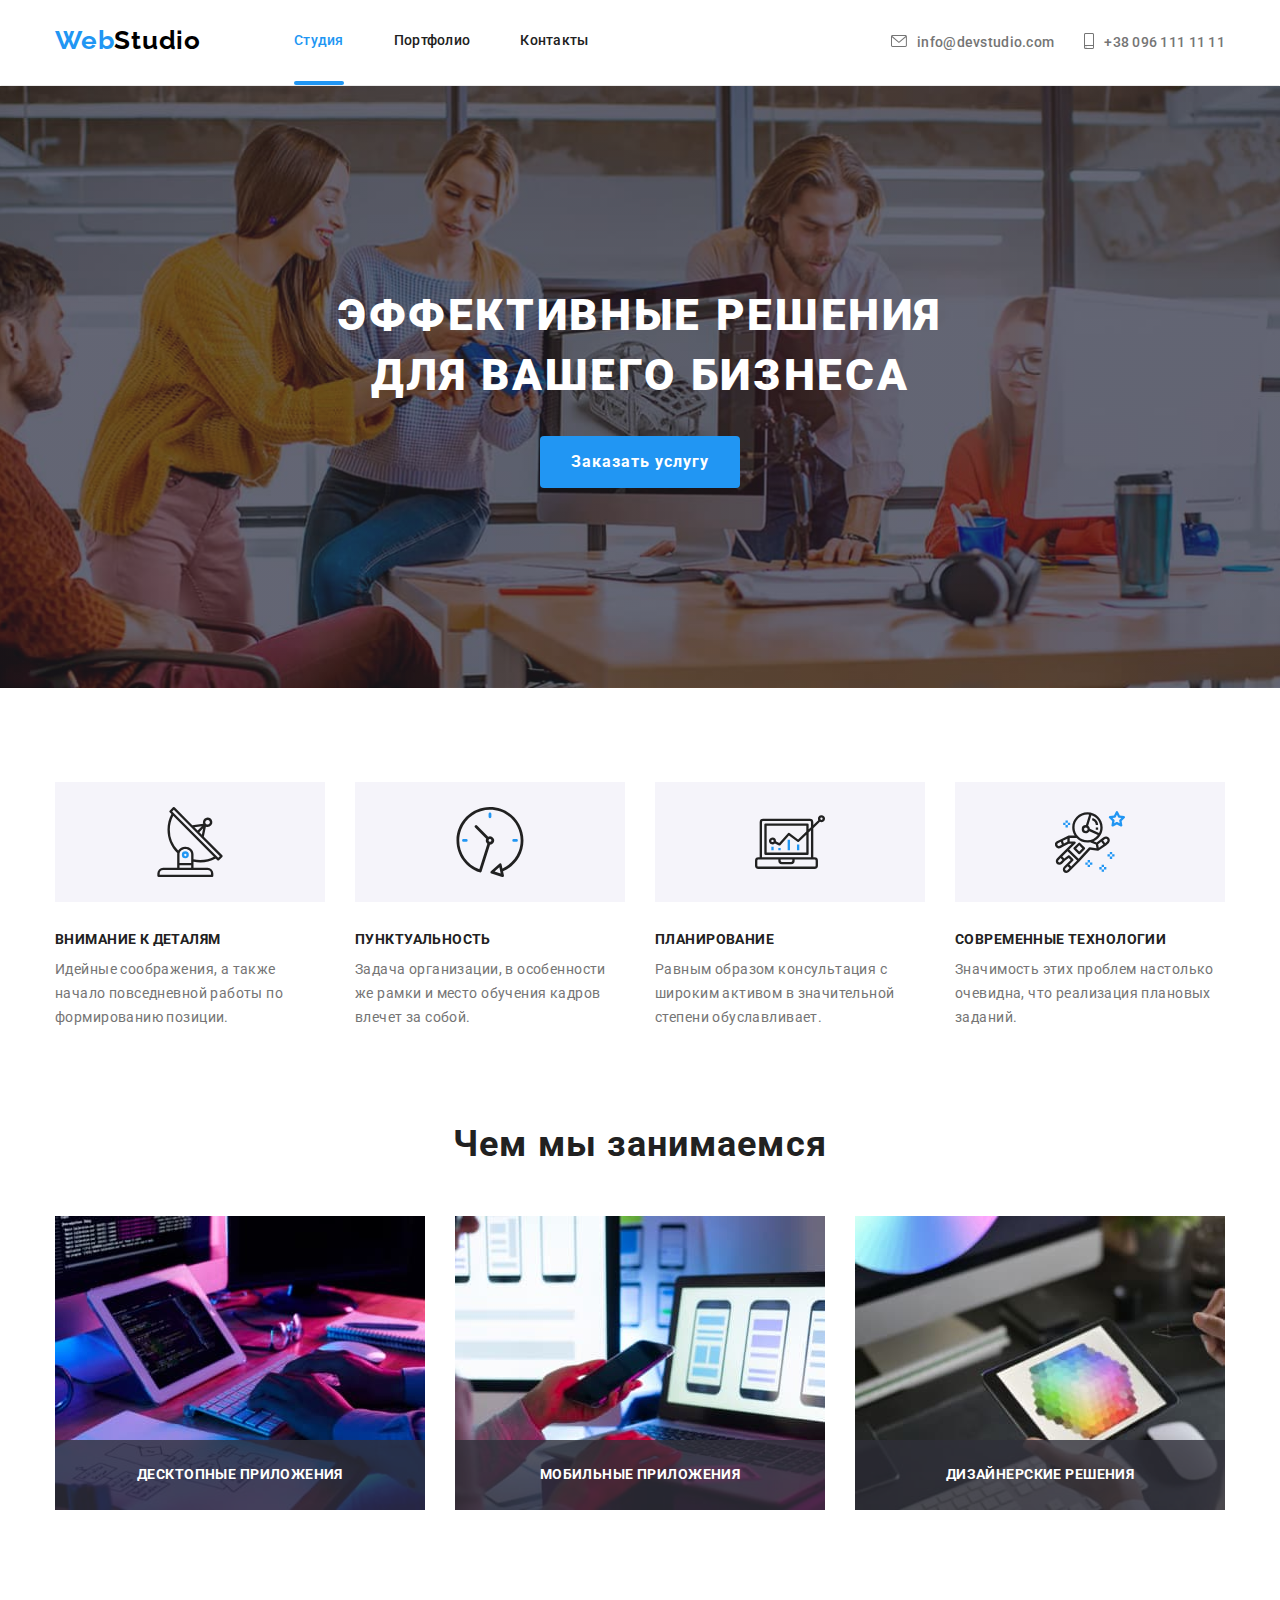
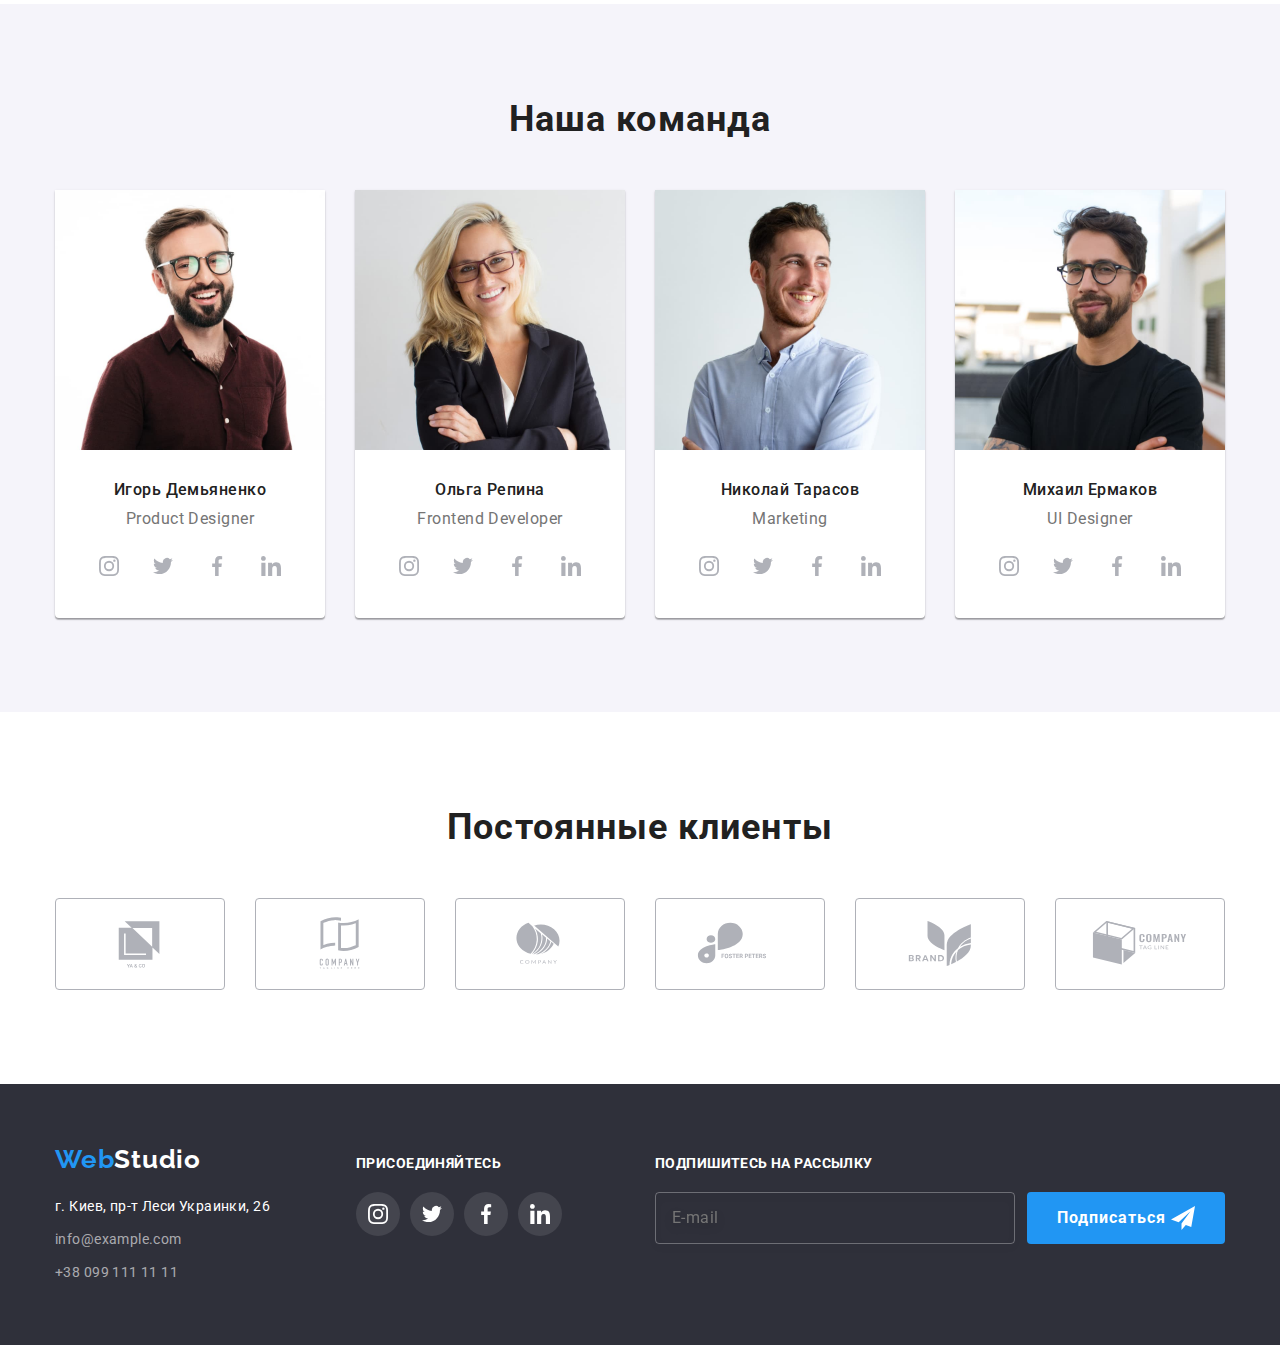
==== commit f5a27e54: "fixes bugs" ====
--- a/index.html
+++ b/index.html
@@ -396,11 +396,10 @@
                     </li>
                 </ul>
             </div>
-            <form class="footer-form">
+            <div class="footer-form">
                 <p class="footer-title">Подпишитесь на рассылку</p>
-                <div class="footer-strong">
-                    <!-- <label for="email" class="form-label"></label> -->
-                    <input class="footer-input" type="email" name="email" id="email" placeholder="E-mail" />
+                <form class="footer-strong">
+                    <input class="footer-input" type="email" name="email" placeholder="E-mail" />
                     <div class="footer-btn">
                         <button type="submit" class="footer-submit">Подписаться&nbsp
                             <svg class="footer-icon" width="24" height="24">
@@ -408,9 +407,8 @@
                             </svg>
                         </button>
                     </div>
-            
-                </div>
-            </form>
+                </form>
+            </div>
         </div>
     </footer>
     <div class="backdrop is-hidden" data-modal>
@@ -422,48 +420,40 @@
             </button>
             <form class="form">
                 <p class="form-title">Оставьте свои данные, мы вам перезвоним</p>
+                <label for="name" class="form-label">Имя</label>
                 <div class="form-group">
-                    <label for="name" class="form-label">Имя</label>
                     <input class="form-input" type="text" name="name" id="name" placeholder=" " />
                     <svg class="form-icon" width="18" height="18">
                         <use href="./images/symbol-mod-defs.svg#person-black"></use>
                     </svg>
                 </div>
-
+                <label for="tel" class="form-label">Телефон</label>
                 <div class="form-group">
-                    <label for="tel" class="form-label">Телефон</label>
                     <input class="form-input" type="tel" name="tel" id="tel" />
                     <svg class="form-icon" width="18" height="18">
                         <use href="./images/symbol-mod-defs.svg#phone-black"></use>
                     </svg>
                 </div>
-                
+                <label for="email" class="form-label">Почта</label>
                 <div class="form-group">
-                    <label for="email" class="form-label">Почта</label>
                     <input class="form-input" type="email" name="email" id="email" />
                     <svg class="form-icon" width="18" height="18">
                         <use href="./images/symbol-mod-defs.svg#email-black"></use>
                     </svg>
                 </div>
 
-                <div class="form-group" role="group">
+                <div class="form-group textarea" role="group">
                     <label for="comment">Комментарий</label>
-                    <textarea class="comment" name="comment" id="comment" rows="10" placeholder="Введите текст"></textarea>
+                    <textarea class="comment" name="comment" id="comment" placeholder="Введите текст"></textarea>
                 </div>
 
                 <div class="form-checkbox">
                     <label class="checkbox-label" for="polisy">
-                        <input class="checkbox" type="checkbox" name="polisy" id="polisy" />
-                        <svg class="checkbox-icon" width="16" height="15"><use href="./images/symbol-mod-defs.svg#icon-check2"></use></svg>
-                        Соглашаюсь с рассылкой и принимаю
-                        <a class="checkbox-link" href="">Условия договора</a>
+                        <input class="checkbox visually-hidden" type="checkbox" name="polisy" id="polisy" />
+                        <svg class="checkbox-icon" width="16" height="15"><use href="./images/symbol-mod-defs.svg#icon-check2"></use></svg>Соглашаюсь с рассылкой и принимаю&nbsp<a class="checkbox-link" href="">Условия договора</a>
                     </label>
                 </div>
-                <div class="form-btn">
-                    <button type="submit" class="modal-btn">Отправить</button>
-                </div>
-                
-                
+                <button type="submit" class="modal-btn">Отправить</button>
             </form>
         </div>
     </div>
--- a/css/styles.css
+++ b/css/styles.css
@@ -140,7 +140,7 @@
 
     cursor: pointer;
 
-    transition: background-color var(--transition), color var(--transition), box-shadow var(--transition);
+    transition: background-color var(--transition), box-shadow var(--transition);
 }
 
 .modal-btn:hover,
@@ -148,8 +148,8 @@
 .footer-btn:hover,
 .footer-btn:focus {
     background: #188CE8;
-    color: var(--more-text-color);
     box-shadow: 0px 4px 4px rgba(0, 0, 0, 0.15);
+    outline: transparent;
 }
 
 /*--------------Навігація по сайту--------------*/
@@ -326,6 +326,7 @@
     background: #188CE8;
     color: var(--more-text-color);
     box-shadow: 0px 4px 4px rgba(0, 0, 0, 0.15);
+    outline: transparent;
 }
 
 
@@ -480,7 +481,7 @@
 .teams-soc-link:focus {
     background-color: var(--accent-color);
     color: var(--more-text-color);
-    
+    outline: transparent;
 }
 
 /*-------------------Постійні клієнти------------------*/
@@ -524,6 +525,7 @@
 .clients-link:focus {
     border: 1px solid var(--accent-color);
     color: var(--accent-color);
+    outline: transparent;
 }
 
 /*--------Футер---------*/
@@ -566,11 +568,16 @@
 }
 
 .address {
+    width: 231px;
     margin-top: 20px;
 }
 
 .address-link {
     margin-top: 9px;
+}
+
+.footer-site {
+    margin-right: 70px;
 }
 
 .footer-title {
@@ -586,7 +593,6 @@
 }
 
 .footer-soc-info {
-    margin-left: 70px;
     margin-right: 93px;
 }
 
@@ -631,15 +637,16 @@
 .footer-soc-link:hover,
 .footer-soc-link:focus {
     background-color: var(--accent-color);
+    outline: transparent;
 }
 
 .footer-form {
-    width: 100%;
+    width: 570px;
 }
 
 .footer-strong {
     display: flex;
-    justify-content: space-between;
+    justify-content: flex-end;
     flex-wrap: wrap;
     gap: 12px;
 }
@@ -652,7 +659,6 @@
 }
 
 .footer-input {
-    /* width: 358px; */
     padding: 15px 12px 15px 16px;
     flex-grow: 1;
 
@@ -662,7 +668,7 @@
     border-radius: 4px;
 }
 
-.footer-input::placeholder {
+.footer-input {
     font-weight: 400;
     font-size: 16px;
     line-height: 1.25;
@@ -694,6 +700,7 @@
     background: #188CE8;
     color: var(--more-text-color);
     box-shadow: 0px 3px 1px rgba(0, 0, 0, 0.1), 0px 1px 2px rgba(0, 0, 0, 0.08), 0px 2px 2px rgba(0, 0, 0, 0.12);
+    outline: transparent;
 }
 
 .flex-elements .button:not(:last-child) {
@@ -754,6 +761,7 @@
 .gallery-section:hover,
 .gallery-section:focus {
     box-shadow: 0px 1px 1px rgba(0, 0, 0, 0.12), 0px 4px 4px rgba(0, 0, 0, 0.06), 1px 4px 6px rgba(0, 0, 0, 0.16);
+    outline: transparent;
 }
 
 .gallery-section {
@@ -819,6 +827,7 @@
 
     width: 528px;
     min-height: 581px;
+    padding: 40px;
 
     background-color: var(--primary-bgc);
     box-shadow: var(--card-shadow);
@@ -842,18 +851,19 @@
     border-radius: 50%;
 
     cursor: pointer;
-}
-
-.modal-close:hover {
+
+    transition: border-color var(--transition), fill var(--transition);
+}
+
+.modal-close:hover,
+.modal-close:focus {
+    outline: transparent;
     border-color: var(--accent-color);
 }
 
-.modal-close:hover > .close-icon {
+.modal-close:hover > .close-icon,
+.modal-close:focus > .close-icon {
     fill: var(--accent-color);
-}
-
-.form {
-    padding: 40px;
 }
 
 .form-title {
@@ -882,7 +892,11 @@
     border-radius: 4px;
 }
 
-.form-group label {
+.form-group.textarea {
+    margin-bottom: 20px;
+}
+
+.form label {
     margin-bottom: 4px;
 
     font-size: 12px;
@@ -890,23 +904,31 @@
     letter-spacing: 0.01em;
     
     color: var(--title-text-color);
+}
+
+.form-label {
+    display: inline-block;
+    margin-bottom: 4px;
 }
 
 .form-icon {
     position: absolute;
     left: 12px;
     top: 50%;
-    /* transform: translateY(-50%); */
+    transform: translateY(-50%);
 }
 
 .form-input {
     width: 100%;
     background-color: transparent;
     padding: 12px 42px; 
+
+    transition: outline var(--transition), 
+    border-color var(--transition);
 }
 
 .form-input:focus,
-.comment:focus  {
+.comment:focus {
     outline: transparent;
     border-color: var(--accent-color);
 }
@@ -919,17 +941,25 @@
     fill: var(--accent-color);
 }
 
-.form-btn {
-    display: flex;
-    align-items: center;
-    justify-content: center;
-}
-
 .modal-btn {
+    display: block;
+    margin-left: auto;
+    margin-right: auto;
     padding: 10px 55px;
 }
 
-.form-checkbox {
+.modal-btn:focus
+.modal-btn:hover {
+    box-shadow: 0px 4px 4px rgba(0, 0, 0, 0.15);
+}
+   
+
+.form-checkbox label{
+    display: flex;
+    align-items: center;
+    justify-content: center;
+    margin: 0;
+
     font-size: 14px;
     line-height: 1.71;
     letter-spacing: 0.03em;
@@ -937,7 +967,12 @@
     color: var(--title-text-color);
 }
 
+.form-checkbox {
+    margin-bottom: 30px;
+}
+
 .comment {
+    height: 120px;
     padding: 16px 12px;
 
     font-size: 14px;
@@ -945,21 +980,9 @@
     letter-spacing: 0.01em;
     
     color: rgba(117, 117, 117, 0.5);
-}
-
-.checkbox {
-    appearance: none;
-    -webkit-appearance: none;
-    -moz-appearance: none;
-
-    position: absolute;
-}
-
-.checkbox-label {
-    display: flex;
-    align-items: center;
-    justify-content: center;
-    margin-bottom: 30px;
+
+    transition: outline var(--transition), 
+    border-color var(--transition);
 }
 
 .checkbox-icon {
@@ -969,11 +992,11 @@
     border-radius: 2px;
 
     fill-opacity: 0;
+
+    transition: outline var(--transition);
 }
 
 .checkbox-link {
-    margin-left: 7px;
-
     text-decoration-line: underline;
     color: var(--accent-color);
 }
@@ -985,3 +1008,8 @@
     fill: var(--primary-bgc);
 }
 
+.checkbox:focus + .checkbox-icon {
+    outline: var(--accent-color);
+    border-color: var(--accent-color);
+}
+
